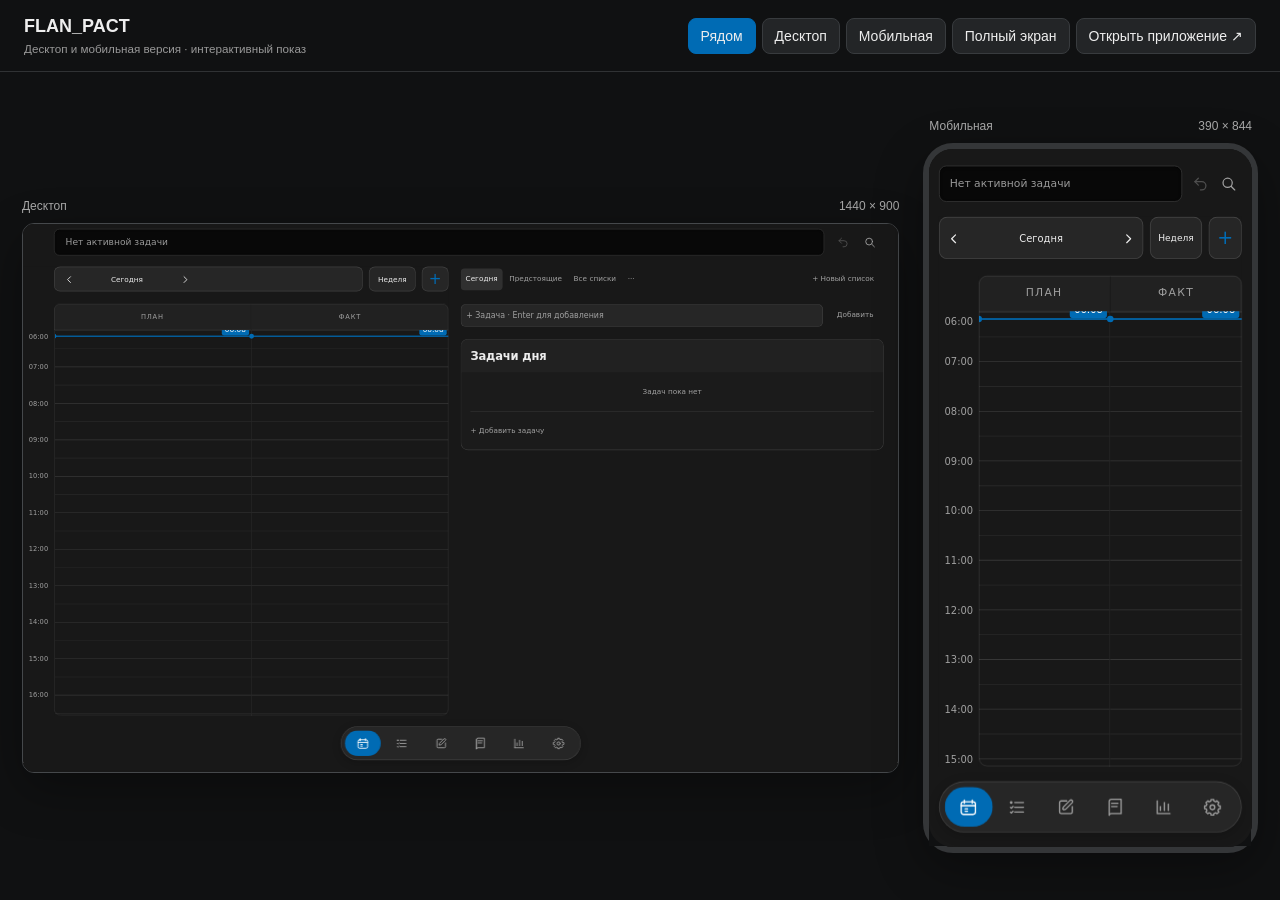
==== demo.html @ 4d294a5e "Add files via upload" ====
<!doctype html>
<html lang="ru">
<head>
<meta charset="utf-8"><meta name="viewport" content="width=device-width,initial-scale=1">
<title>FLAN_PACT — демонстрационный стенд</title>
<style>
*{box-sizing:border-box}body{margin:0;background:#101112;color:#eee;font:14px -apple-system,BlinkMacSystemFont,"Segoe UI",sans-serif}header{height:72px;padding:14px 24px;display:flex;align-items:center;justify-content:space-between;gap:16px;border-bottom:1px solid #303234}h1{font-size:18px;margin:0}header small{display:block;color:#999;margin-top:5px}nav{display:flex;gap:6px}button,a{font:inherit;color:inherit;background:#232527;border:1px solid #383b3e;border-radius:8px;padding:9px 12px;text-decoration:none;cursor:pointer}button[aria-pressed=true]{background:#006bb4;border-color:#006bb4}main{height:calc(100dvh - 72px);display:flex;gap:24px;padding:24px;align-items:center;justify-content:center;overflow:auto}.stage{min-width:0;display:flex;flex-direction:column;gap:10px}.desktop{flex:1}.mobile{flex:none}.caption{display:flex;align-items:center;justify-content:space-between;color:#aaa;font-size:12px}.screen{position:relative;overflow:hidden;background:#181818;border:1px solid #45484b;box-shadow:0 16px 50px #0005}.desktop .screen{border-radius:12px}.mobile .screen{border:6px solid #343638;border-radius:30px}iframe{display:block;border:0;transform-origin:top left;background:#181818}.mobile .caption{padding-inline:6px}body[data-mode=desktop] .mobile,body[data-mode=mobile] .desktop{display:none}body[data-mode=mobile] .mobile{margin:auto}button:focus-visible,a:focus-visible{outline:2px solid #60baff;outline-offset:3px}@media(max-width:700px){header{height:auto;min-height:100px;flex-wrap:wrap;padding:12px}main{height:calc(100dvh - 110px);padding:14px;gap:16px;align-items:flex-start}nav{flex-wrap:wrap}button,a{padding:7px 9px;font-size:12px}}
</style>
</head>
<body data-mode="both">
<header><div><h1>FLAN_PACT</h1><small>Десктоп и мобильная версия · интерактивный показ</small></div><nav aria-label="Режим демонстрации"><button data-mode="both" aria-pressed="true">Рядом</button><button data-mode="desktop" aria-pressed="false">Десктоп</button><button data-mode="mobile" aria-pressed="false">Мобильная</button><button id="fullscreen">Полный экран</button><a href="index.html" target="_blank" rel="noopener">Открыть приложение ↗</a></nav></header>
<main>
<section class="stage desktop"><div class="caption"><span>Десктоп</span><span>1440 × 900</span></div><div class="screen"><iframe title="Десктопная версия FLAN_PACT" src="index.html?demo=desktop" width="1440" height="900"></iframe></div></section>
<section class="stage mobile"><div class="caption"><span>Мобильная</span><span>390 × 844</span></div><div class="screen"><iframe title="Мобильная версия FLAN_PACT" src="index.html?demo=mobile" width="390" height="844"></iframe></div></section>
</main>
<script>
const main=document.querySelector('main');
function fit(){const mode=document.body.dataset.mode,pad=innerWidth<700?28:48,gap=24,availableWidth=main.clientWidth-pad,availableHeight=main.clientHeight-pad-28;let mobileScale=Math.min(1,availableHeight/856,availableWidth/402);if(mode==='both')mobileScale=Math.min(mobileScale,Math.max(.25,availableWidth*.27/402));const mobileWidth=402*mobileScale;const desktopWidth=mode==='both'?Math.max(160,availableWidth-mobileWidth-gap):availableWidth;for(const [name,w,h,scale,border]of [['desktop',1440,900,Math.min(desktopWidth/1440,availableHeight/900),2],['mobile',390,844,mobileScale,12]]){const section=document.querySelector('.'+name),screen=section.querySelector('.screen'),frame=section.querySelector('iframe');screen.style.width=(w*scale+border)+'px';screen.style.height=(h*scale+border)+'px';frame.style.transform=`scale(${scale})`;section.style.flex='0 0 auto';}}
document.querySelectorAll('button[data-mode]').forEach(button=>button.onclick=()=>{document.body.dataset.mode=button.dataset.mode;document.querySelectorAll('button[data-mode]').forEach(b=>b.setAttribute('aria-pressed',String(b===button)));fit();});
document.querySelector('#fullscreen').onclick=async()=>{try{if(document.fullscreenElement)await document.exitFullscreen();else await document.documentElement.requestFullscreen();}catch{document.querySelector('#fullscreen').textContent='Используйте полный экран браузера';}};
addEventListener('resize',fit);fit();
</script>
</body></html>
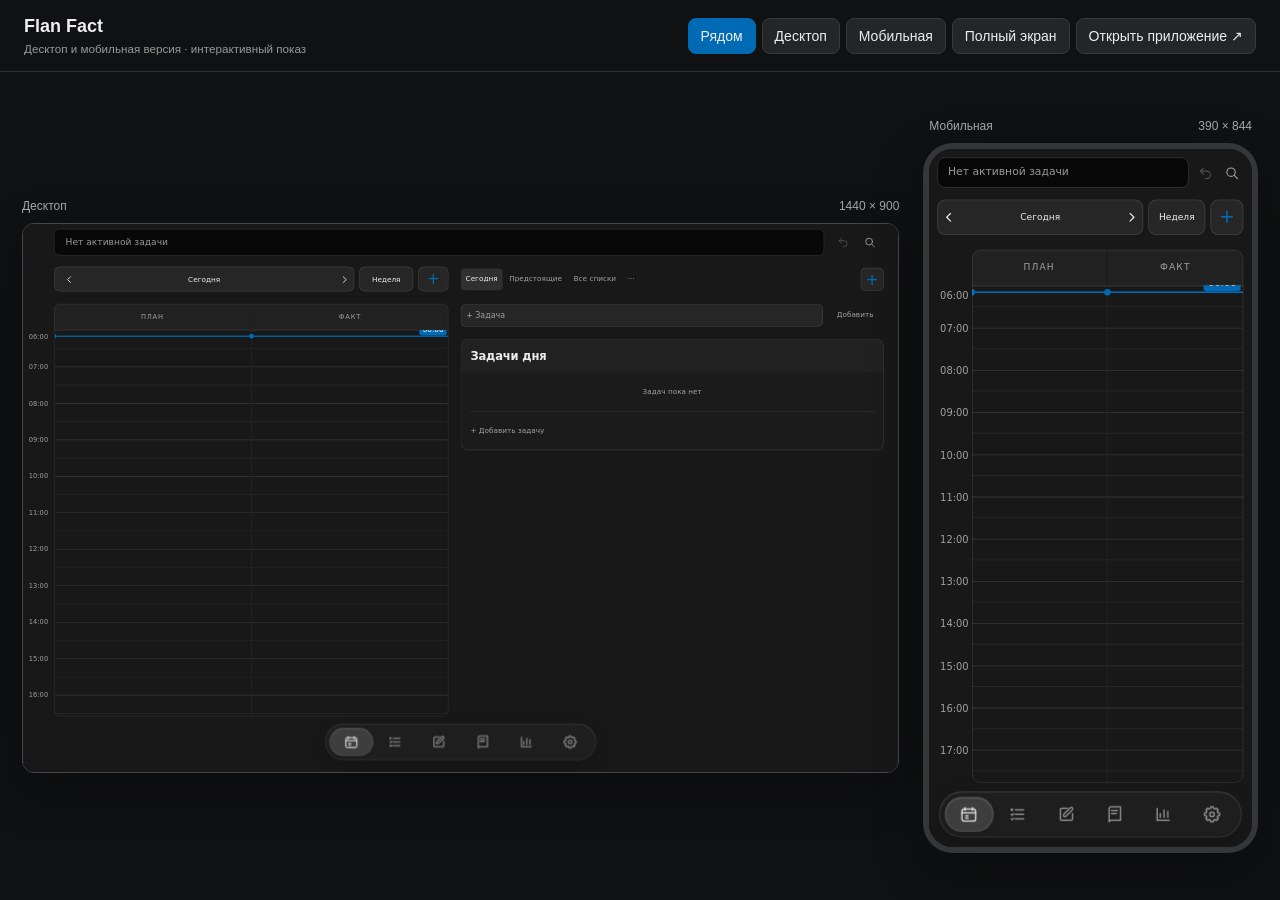
==== commit e5ba27c1: "Add files via upload" ====
--- a/demo.html
+++ b/demo.html
@@ -2,16 +2,16 @@
 <html lang="ru">
 <head>
 <meta charset="utf-8"><meta name="viewport" content="width=device-width,initial-scale=1">
-<title>FLAN_PACT — демонстрационный стенд</title>
+<title>Flan Fact — демонстрационный стенд</title>
 <style>
 *{box-sizing:border-box}body{margin:0;background:#101112;color:#eee;font:14px -apple-system,BlinkMacSystemFont,"Segoe UI",sans-serif}header{height:72px;padding:14px 24px;display:flex;align-items:center;justify-content:space-between;gap:16px;border-bottom:1px solid #303234}h1{font-size:18px;margin:0}header small{display:block;color:#999;margin-top:5px}nav{display:flex;gap:6px}button,a{font:inherit;color:inherit;background:#232527;border:1px solid #383b3e;border-radius:8px;padding:9px 12px;text-decoration:none;cursor:pointer}button[aria-pressed=true]{background:#006bb4;border-color:#006bb4}main{height:calc(100dvh - 72px);display:flex;gap:24px;padding:24px;align-items:center;justify-content:center;overflow:auto}.stage{min-width:0;display:flex;flex-direction:column;gap:10px}.desktop{flex:1}.mobile{flex:none}.caption{display:flex;align-items:center;justify-content:space-between;color:#aaa;font-size:12px}.screen{position:relative;overflow:hidden;background:#181818;border:1px solid #45484b;box-shadow:0 16px 50px #0005}.desktop .screen{border-radius:12px}.mobile .screen{border:6px solid #343638;border-radius:30px}iframe{display:block;border:0;transform-origin:top left;background:#181818}.mobile .caption{padding-inline:6px}body[data-mode=desktop] .mobile,body[data-mode=mobile] .desktop{display:none}body[data-mode=mobile] .mobile{margin:auto}button:focus-visible,a:focus-visible{outline:2px solid #60baff;outline-offset:3px}@media(max-width:700px){header{height:auto;min-height:100px;flex-wrap:wrap;padding:12px}main{height:calc(100dvh - 110px);padding:14px;gap:16px;align-items:flex-start}nav{flex-wrap:wrap}button,a{padding:7px 9px;font-size:12px}}
 </style>
 </head>
 <body data-mode="both">
-<header><div><h1>FLAN_PACT</h1><small>Десктоп и мобильная версия · интерактивный показ</small></div><nav aria-label="Режим демонстрации"><button data-mode="both" aria-pressed="true">Рядом</button><button data-mode="desktop" aria-pressed="false">Десктоп</button><button data-mode="mobile" aria-pressed="false">Мобильная</button><button id="fullscreen">Полный экран</button><a href="index.html" target="_blank" rel="noopener">Открыть приложение ↗</a></nav></header>
+<header><div><h1>Flan Fact</h1><small>Десктоп и мобильная версия · интерактивный показ</small></div><nav aria-label="Режим демонстрации"><button data-mode="both" aria-pressed="true">Рядом</button><button data-mode="desktop" aria-pressed="false">Десктоп</button><button data-mode="mobile" aria-pressed="false">Мобильная</button><button id="fullscreen">Полный экран</button><a href="index.html" target="_blank" rel="noopener">Открыть приложение ↗</a></nav></header>
 <main>
-<section class="stage desktop"><div class="caption"><span>Десктоп</span><span>1440 × 900</span></div><div class="screen"><iframe title="Десктопная версия FLAN_PACT" src="index.html?demo=desktop" width="1440" height="900"></iframe></div></section>
-<section class="stage mobile"><div class="caption"><span>Мобильная</span><span>390 × 844</span></div><div class="screen"><iframe title="Мобильная версия FLAN_PACT" src="index.html?demo=mobile" width="390" height="844"></iframe></div></section>
+<section class="stage desktop"><div class="caption"><span>Десктоп</span><span>1440 × 900</span></div><div class="screen"><iframe title="Десктопная версия Flan Fact" src="index.html?demo=desktop" width="1440" height="900"></iframe></div></section>
+<section class="stage mobile"><div class="caption"><span>Мобильная</span><span>390 × 844</span></div><div class="screen"><iframe title="Мобильная версия Flan Fact" src="index.html?demo=mobile" width="390" height="844"></iframe></div></section>
 </main>
 <script>
 const main=document.querySelector('main');
